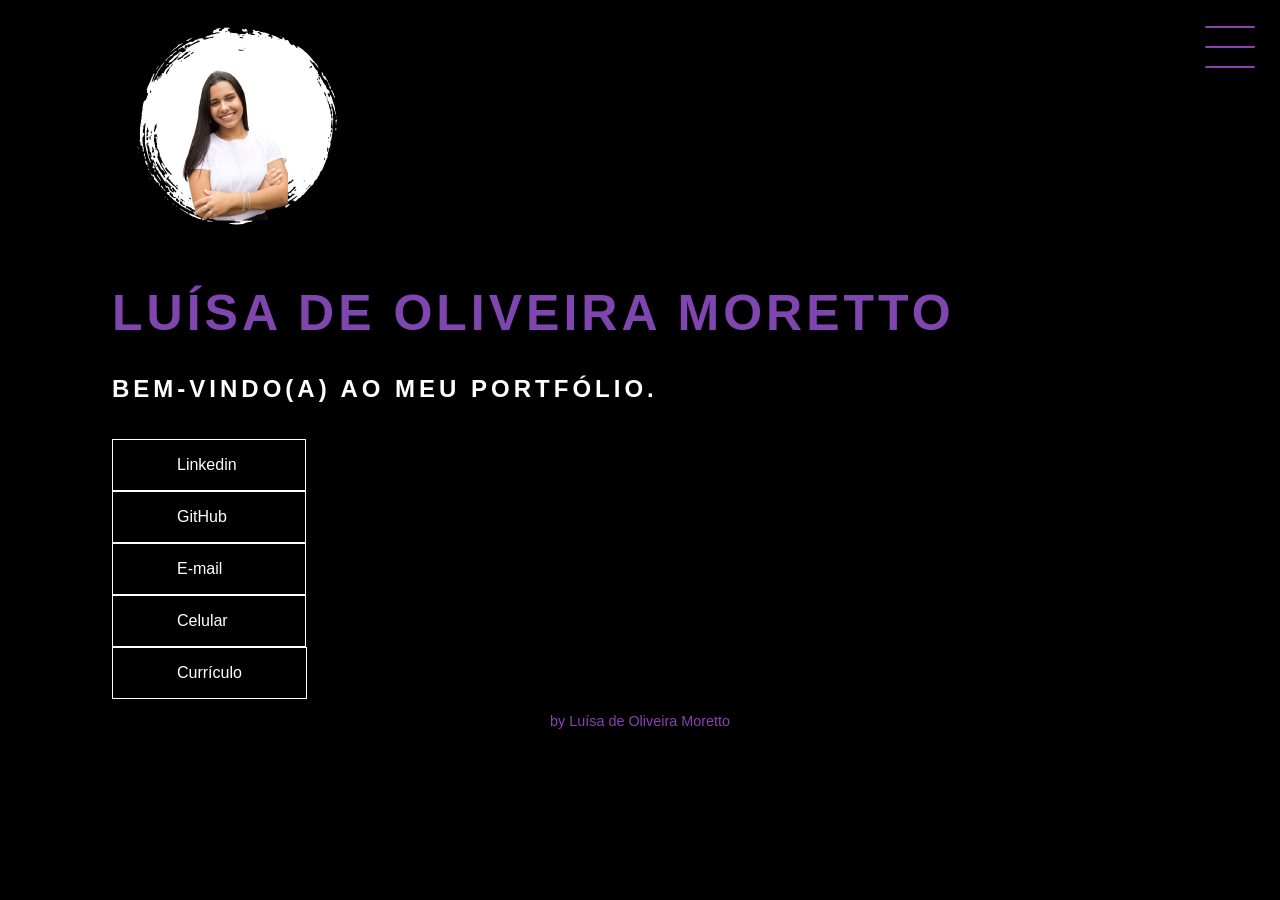
==== index.html @ c5286a22 "site" ====
<!DOCTYPE html>
<html lang="pt-br">
  <head>
    <title>Portfólio</title>
    <meta charset="utf-8">
    <link href="style.css" rel="stylesheet">
  </head>
  <body>



<header class="header-container"> 

<img class="capa" src="./img/eu.png" alt="eu.png">
<div class="header">
<div class="checkbox-container">
<div class="checkbox-wrapper">
<input type="checkbox" id="toggle">
<label for="toggle" class="checkbox">

    <div class="trace"></div>
    <div class="trace"></div>
    <div class="trace"></div>

</label>

<div class="menu"></div>
<nav class="menu-items">
<ul>
    <li>
<a class="h" href="./index.html">Menu</a>
    </li>

    <li>
        <a class="h" href="./sobre.html">Sobre</a>
    </li>
    <li>
        <a class="h" href="./projetos.html">Projetos</a>

    </li>

</ul>
</nav>

</div>
</div>
</div>

<div class="headertitulo">
    <h1> Luísa de Oliveira Moretto </h1> 
    <h2> Bem-vindo(a) ao meu portfólio. </h2>
</div>

<div class="social-midia"></div>
    <a href="https://www.linkedin.com/in/luisaollveira/" class="linksocial" >Linkedin</a>
    <a href="https://github.com/luisaollveira" class="linksocial" >GitHub</a>
    <a href="mailto:luisaoliveiramoretto@hotmail.com" class="linksocial" >E-mail</a>
    <a href="https://wa.me/5554999553187" class="linksocial" >Celular</a>
    <a href="https://drive.google.com/file/d/1Eej-apcS2RkxP47wNmOSwmZ7vaF4gGJ2/view?usp=share_link" class="linksocial" >Currículo</a>

</div>

</header>

<p class="pp">
    by Luísa de Oliveira Moretto
</p>













</body>
</html>
---- style.css ----
@media only screen and (max-device-width: 900px) {
    /* .menu { width:100%; } */
    }
    @media only screen and (max-device-width: 900px) {
        /* .menu { width:600px; } */
        }
        @media only screen and (max-device-width: 700px) {
            /* .menu { width:400px; } */
            }

@import url('https://fonts.googleapis.com/css2?family=Playfair+Display&display=swap');

html{
    height: auto;
}
body {
height: 100%;
margin: 0%;
font-family: sans-serif;
color: white(253, 253, 253);
background-color: black;
}

.header-container {
    height: auto;
    width: auto;
    background-color: rgb(0, 0, 0);
    background-repeat:no-repeat ;
    background-position: right;
    background-size:contain ;
    display: flex;
    flex-direction: column;
    justify-content: center;
    align-items: flex-start;
    box-sizing: border-box;
    padding: 0 112px;
    position: relative;
}

h1{
    font-size: 50px;
    text-transform: uppercase;
    letter-spacing: 4px;
    color:  rgb(128, 70, 175);
}
h2{
    text-transform: uppercase;
    letter-spacing: 4px;
    color:white;
}

.social-midia {
margin-top: 1rem;
display: inline;

}
.linksocial {
    text-decoration: none;
    color: white;
    padding: 1rem 4rem;
    border: 1px solid white;
    min-width: 4rem;
    display: inline;
    align-items: center;
    justify-content: flex-start;
    transition: .5s ease-in-out;

}
.linksocial:hover{
    color:  rgb(137, 65, 179);
}

.h a:hover{
    color: rgb(137, 65, 179);

}
a{ 
    color: white;
    text-decoration: none;
    display: inline;

}
.checkbox-container{
    display: flex;
justify-content: center;
align-items: center;


}
.checkbox{
height: 100px;
width: 100px;
position: absolute;
right: 0;
top: 0%;
display: flex;
justify-content: center;
cursor: pointer;
z-index: 9999;
transition: 400ms ease-in-out 0s;
}

.checkbox .trace{
    width: 50px;
    height: 2px;
    background-color:rgb(137, 65, 179);
position: absolute;
border-radius: 4px;
transition: 0.5s ease-in-out;


}

.checkbox .trace:nth-child(1){
    top: 26px;
    transform: rotate(0);
}
.checkbox .trace:nth-child(2){
    top: 46px;
    transform: rotate(0);
}
.checkbox .trace:nth-child(3){
    top: 66px;
    transform: rotate(0);
}

#toggle{
    display: none;
}

.menu {
position: absolute;
top: 28px;
right: 30px;
background-color: transparent;
height: 4px;
width: 40px;
border-radius: 50px;
box-shadow: 0px 0px 0px 0px black ;
z-index: -1;
transition: 400ms ease-in-out 0;
}

.menu-items{ 
    position: absolute;
    top: 0;
    left: 0;
width: 100;
height: 100vh;
display: flex;
justify-content: center;
align-items: center;
z-index: 2 ;
opacity: 0;
visibility: hidden;
transition: 400ms ease-in-out 0;
}

.menu-items ul {
    list-style-type: none;

}

.menu-items ul li a {
margin: 10px 0;
color: rgb(137, 65, 179);
text-decoration: none;
text-transform: uppercase;
letter-spacing: 4px;
font-size: 40px;
align-items: center;

}

#toggle:checked + .checkbox .trace:nth-child(1){
    transform: rotate(45deg);
    top: 47px;
}

#toggle:checked + .checkbox .trace:nth-child(2){
    transform: translate(-100px);
    width: 30px;
    visibility: hidden;
    opacity: 0;
}
#toggle:checked + .checkbox .trace:nth-child(3){
    transform: rotate(-45deg);
    top: 48px;
    
}

#toggle:checked +.checkbox{
    background-color: black ;
}
#toggle:checked ~ .menu{
box-shadow: 0px 0px 0px 100vmax black;
z-index: 1;
}

#toggle:checked ~.menu-items{
    visibility: visible;
    opacity:1;

}

.container {
    
    height: 50%;
    width: 90%;
    display: block;
    flex-direction: column;
    justify-content: space-evenly;
    margin: 3rem 0;

}

.card-container {
    display:-moz-inline-box;
    justify-content: space-between;
    align-items: center;
    width: 90%;
}

.card{
width: 500px;
height: 3500%;
border-radius: 30%;
margin: 3rem 3 3 3;
display: flex;
align-items: center;
justify-content: space-around;
background-color:  rgb(137, 65, 179) ;
background-position: center;
background-size:cover ;
background-repeat: no-repeat;
color: black;
filter: grayscale(0.5);
cursor: pointer;
margin-top: 40px;
transition: 0.5s ease-in-out;
margin-left: 30px
}

.card-text {
width: 70%;
letter-spacing: 1px;
color: white;
text-align: center;
vertical-align: right;


}

.card-wrapper{
text-align: center;
display: inline;
flex-direction: column;
justify-content: center;
align-items: center;
position: relative;
}

.card-wrapper::before{
content: '';
position:
height: auto;
width: 100px;
border-radius: 500%;
display: flex;
border: 1px solid black;
opacity: 0;
transition: 0.5s ease-in-out;
}

.card-wrapper a{
font-size: 30px;
text-transform: uppercase;
letter-spacing: 4px;
margin: 0;
transition: 0.5s ease-in-out;
text-align: center;

}
    
.card-wrapper p {
    opacity:0 ;
    visibility: visible;
    font-size: 0;
    font-weight: bold;
    text-transform: uppercase;
    transition: 0.5s ease-in-out;
}

.card:hover{
    filter:unset ;
}


.card:hover > .card-wrapper p { 
opacity: 2;
visibility: visible;
font-size: 14px;
}

.footer{
width: 100%;
height: 100px;
background-color: black;
color: rgb(137, 65, 179) ;
display: flex;
align-items: center;
justify-content: center;
position: absolute;
bottom: 0;
left: 0;
}

.apresent{
    
        letter-spacing: 4px;
        color:black;
        font-size: 20px;
letter-spacing: 2px;
margin: 0;
text-align: center;   
margin-top: 1%;
}
#f{
    background-color: black;
    align-items: center;
    color:  rgb(137, 65, 179);
}

.p1{
    color: white;
    align-items: center;
    font-size: 80%;
    letter-spacing: 3px;
    font-weight: bold;
    font-family: sans-serif;
    text-align: justify;
}

.ps{
    color: white;
}
.h:hover{
    font-size: 40px;
    color: white;
}

.capa{
    width: 250px;
    height: 250px;
    border-radius: 70%;  }

    .pp{
        color: rgb(137, 65, 179);
        align-items: center;
        justify-content: center;
        display: flex;
        font-size: 90%;
    }
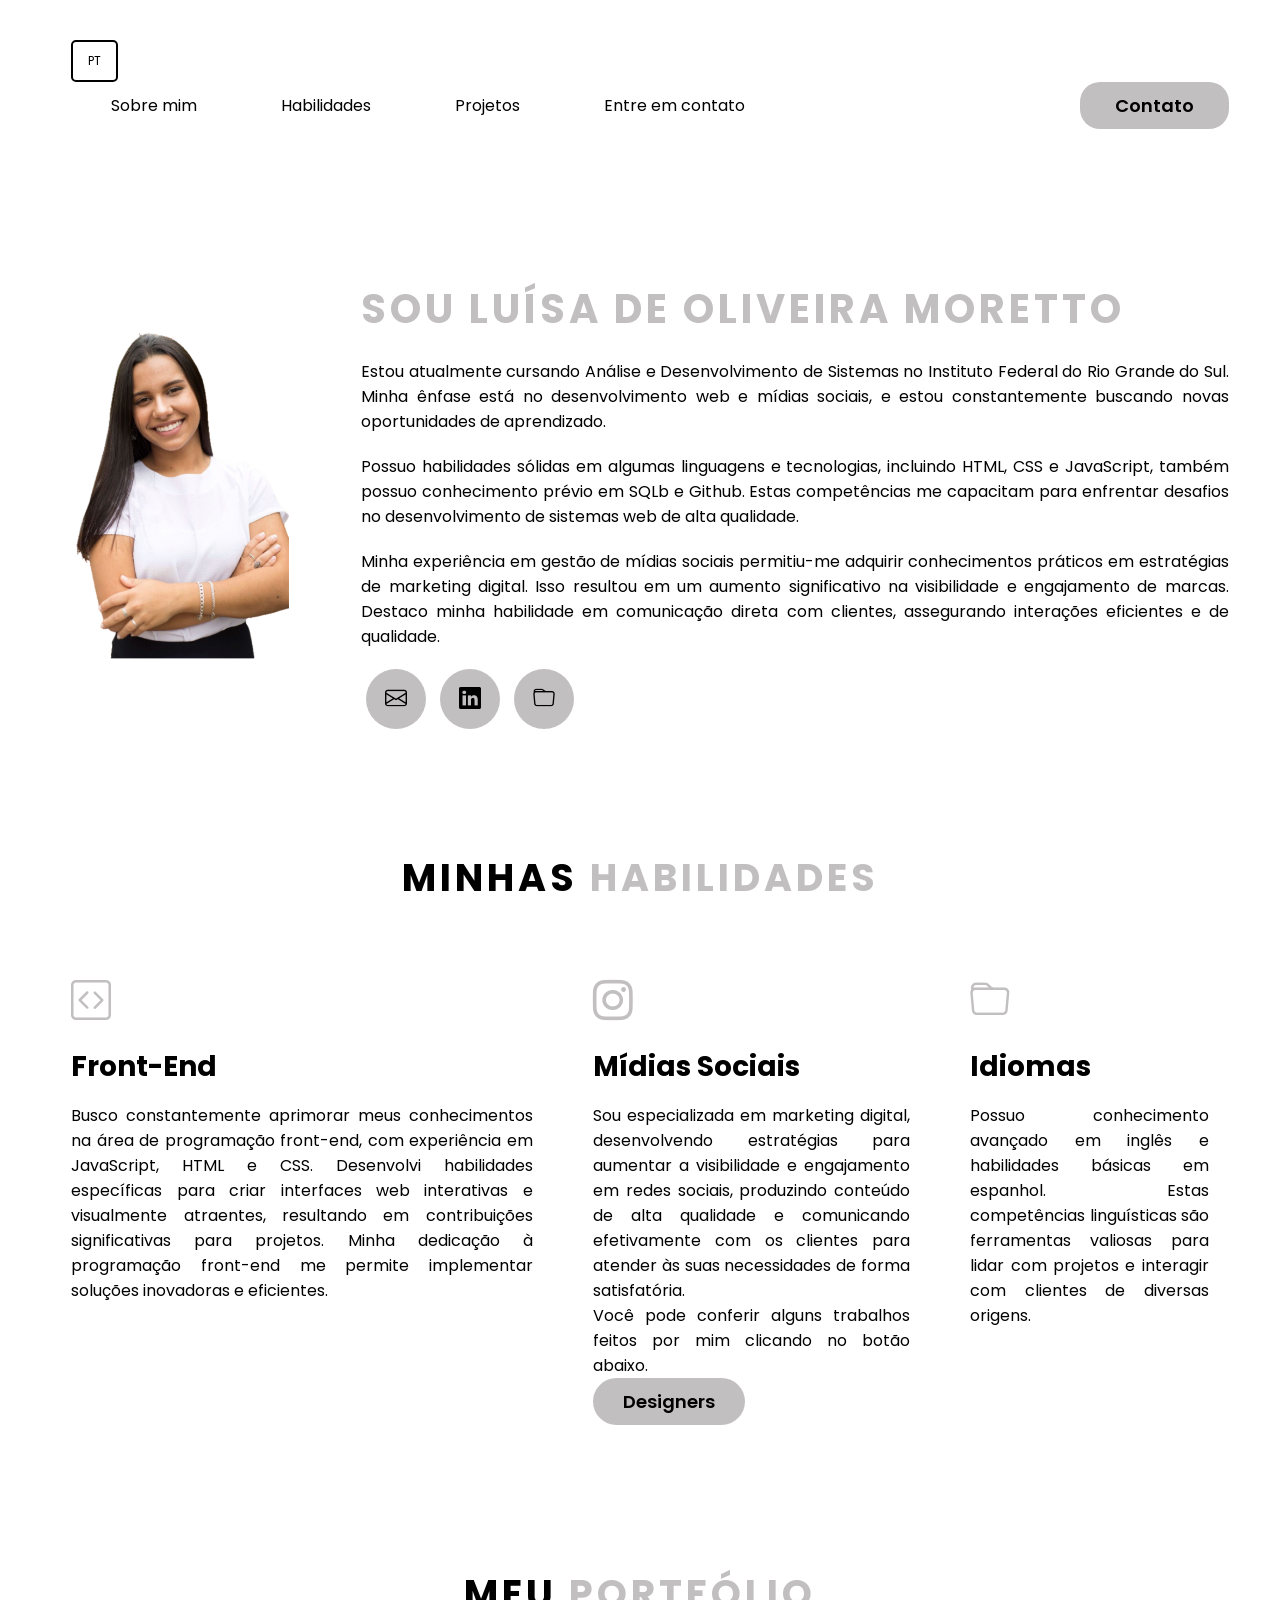
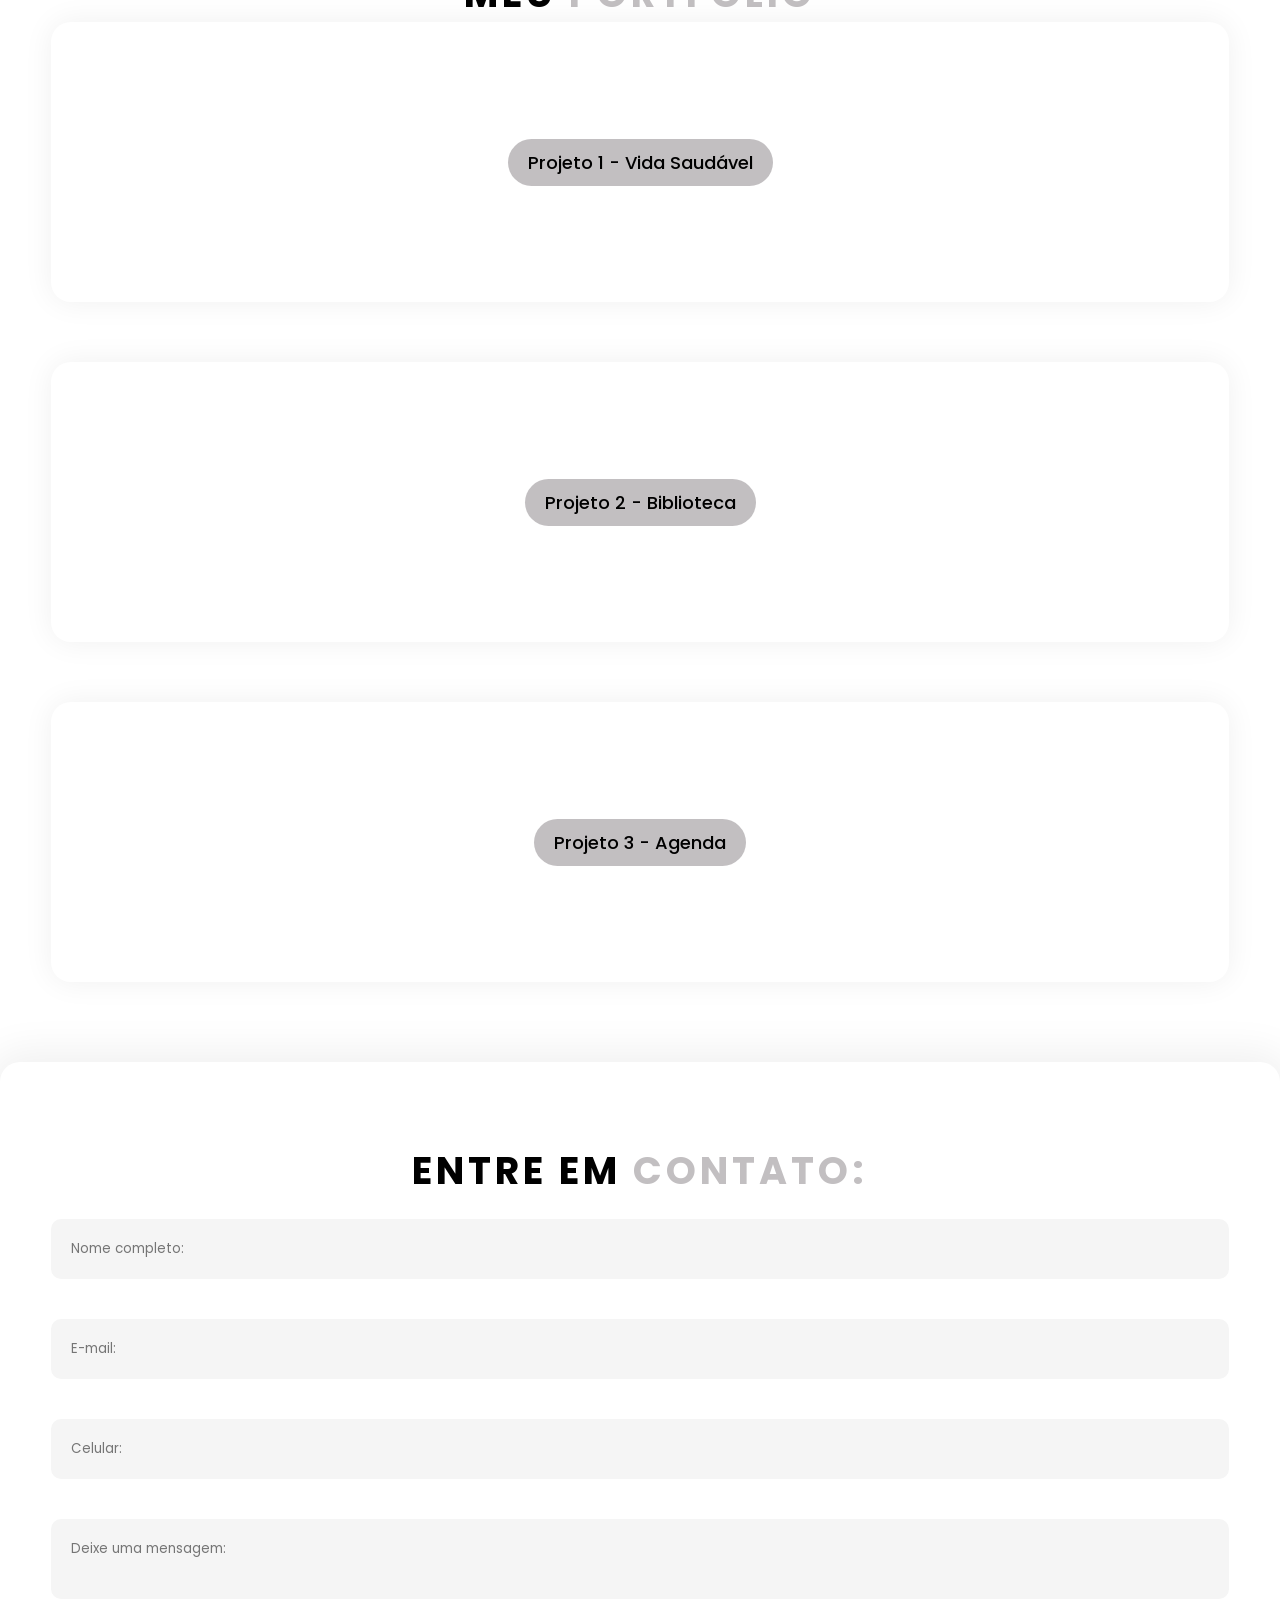
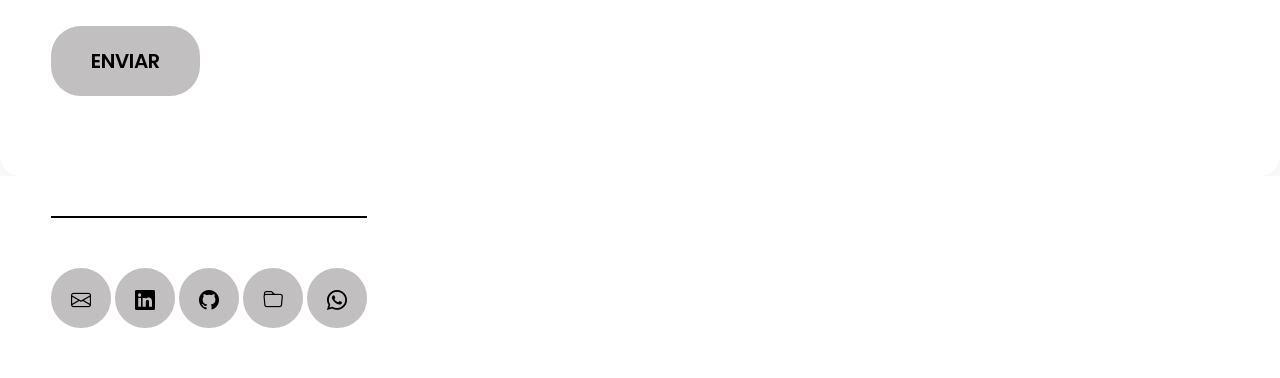
==== commit fffb8654: "portfolio" ====
--- a/index.html
+++ b/index.html
@@ -1,82 +1,729 @@
 <!DOCTYPE html>
 <html lang="pt-br">
-  <head>
-    <title>Portfólio</title>
-    <meta charset="utf-8">
-    <link href="style.css" rel="stylesheet">
-  </head>
-  <body>
-
-
-
-<header class="header-container"> 
-
-<img class="capa" src="./img/eu.png" alt="eu.png">
-<div class="header">
-<div class="checkbox-container">
-<div class="checkbox-wrapper">
-<input type="checkbox" id="toggle">
-<label for="toggle" class="checkbox">
-
-    <div class="trace"></div>
-    <div class="trace"></div>
-    <div class="trace"></div>
-
-</label>
-
-<div class="menu"></div>
-<nav class="menu-items">
-<ul>
-    <li>
-<a class="h" href="./index.html">Menu</a>
-    </li>
-
-    <li>
-        <a class="h" href="./sobre.html">Sobre</a>
-    </li>
-    <li>
-        <a class="h" href="./projetos.html">Projetos</a>
-
-    </li>
-
-</ul>
-</nav>
-
-</div>
-</div>
-</div>
-
-<div class="headertitulo">
-    <h1> Luísa de Oliveira Moretto </h1> 
-    <h2> Bem-vindo(a) ao meu portfólio. </h2>
-</div>
-
-<div class="social-midia"></div>
-    <a href="https://www.linkedin.com/in/luisaollveira/" class="linksocial" >Linkedin</a>
-    <a href="https://github.com/luisaollveira" class="linksocial" >GitHub</a>
-    <a href="mailto:luisaoliveiramoretto@hotmail.com" class="linksocial" >E-mail</a>
-    <a href="https://wa.me/5554999553187" class="linksocial" >Celular</a>
-    <a href="https://drive.google.com/file/d/1Eej-apcS2RkxP47wNmOSwmZ7vaF4gGJ2/view?usp=share_link" class="linksocial" >Currículo</a>
-
-</div>
-
-</header>
-
-<p class="pp">
-    by Luísa de Oliveira Moretto
-</p>
-
-
-
-
-
-
-
-
-
-
-
-
-
+
+<head>
+    <meta charset="UTF-8">
+    <meta name="viewport" content="width=device-width, initial-scale=1.0">
+    <!-- GOOGLE FONTS -->
+    <link rel="preconnect" href="https://fonts.googleapis.com">
+    <link rel="preconnect" href="https://fonts.gstatic.com" crossorigin>
+    <link href="https://fonts.googleapis.com/css2?family=Poppins:ital,wght@0,100;0,200;0,300;0,400;0,500;0,600;0,700;0,800;0,900;1,100;1,200;1,300;1,400;1,500;1,600;1,700;1,800;1,900&display=swap" rel="stylesheet">
+    <!-- FIM GOOGLE FONTES -->
+    <!-- BOOTSTRAP ICONS -->
+    <link rel="stylesheet" href="https://cdn.jsdelivr.net/npm/bootstrap-icons@1.10.5/font/bootstrap-icons.css">
+    <!-- FIM BOOTSTRAP ICONS -->
+    <link rel="stylesheet" href="style.css">
+    <title>Luísa de Oliveira Moretto</title>
+    <script src="menu.js" defer></script>
+</head>
+
+<body>
+    <button id="voltar-ao-inicio">Voltar ao Início</button>
+
+    <header>
+        <div class="interface">
+            <a href="./indexenglish.html" id="btn-id">PT</a>
+            <!-- Restante do cabeçalho -->
+        </div>
+        
+        <div class="interface">
+
+            <nav class="menu-desktop">
+                <ul>
+                    <li><a href="#sobremim" class="scroll-link">Sobre mim</a></li>
+                    <li><a href="#habilidades" class="scroll-link">Habilidades</a></li>
+                    <li><a href="#meuportfolio" class="scroll-link">Projetos</a></li>
+                    <li><a href="#form" class="scroll-link">Entre em contato</a></li>
+                </ul>
+            </nav>
+            <script>
+                document.addEventListener("DOMContentLoaded", function () {
+                    var links = document.querySelectorAll('.scroll-link');
+                    for (var i = 0; i < links.length; i++) {
+                        links[i].addEventListener('click', scrollToSection);
+                    }
+
+                    function scrollToSection(event) {
+                        event.preventDefault();
+                        var targetId = this.getAttribute('href');
+                        var targetPosition = document.querySelector(targetId).offsetTop;
+
+                        window.scrollTo({
+                            top: targetPosition,
+                            behavior: 'smooth'
+                        });
+                    }
+                });
+            </script>
+
+            <div class="btn-contato">
+                <a href="https://wa.me/5554999553187">
+                    <button>Contato</button>
+                </a>
+            </div><!-- btn-contato -->
+
+            
+
+         
+            <div class="overlay-menu" id="overlay-menu"></div>
+        </div><!-- interface -->
+    </header>
+
+    <main>
+        <section id="sobremim">
+            <section class="sobre">
+                <div class="interface">
+                    <div class="flex">
+
+                        <img class="fotoluisa" src="./img/fotoluisa.png"></img>
+                        <div class="txt-sobre">
+                            <h2>MUITO PRAZER, <span>SOU LUÍSA DE OLIVEIRA MORETTO</span></h2> 
+                            <p>Estou atualmente cursando Análise e Desenvolvimento de Sistemas no Instituto Federal do Rio Grande do Sul. Minha ênfase está no desenvolvimento web e mídias sociais, e estou constantemente buscando novas oportunidades de aprendizado.
+                            </p>
+                            <p>Possuo habilidades sólidas em algumas linguagens e tecnologias, incluindo HTML, CSS e JavaScript, também possuo conhecimento prévio em SQLb e Github. Estas competências me capacitam para enfrentar desafios no desenvolvimento de sistemas web de alta qualidade.
+                            </p>
+                            <p>
+                                Minha experiência em gestão de mídias sociais permitiu-me adquirir conhecimentos práticos em estratégias de marketing digital. Isso resultou em um aumento significativo na visibilidade e engajamento de marcas. Destaco minha habilidade em comunicação direta com clientes, assegurando interações eficientes e de qualidade.
+
+                            </p>
+                            
+                            <div class="btn-social">
+
+                                <a href="mailto:luisadeoliveiramoretto@gmail.com"><button><i class="bi bi-envelope"></i></button></a>
+                                <a href="https://linkedin.com/in/luisaollveira"><button><i class="bi bi-linkedin"></i></button></a>
+                                <a href="https://drive.google.com/file/d/1R5mDBnxalLM3IqDvc9p33phFCvG0KXGV/view"><button><i class="bi bi-folder"></i></button></a>
+                            </div><!-- btn-social -->
+                        </div><!-- txt-sobre -->
+                    </div><!-- flex -->
+                </div><!-- interface -->
+            </section><!-- sobre -->
+        </section> <!-- sobremim -->
+
+
+        <section id="habilidades">
+            <section class="especiliadades">
+                <div class="interface">
+                    <h2 class="titulo">MINHAS <span>HABILIDADES</span></h2>
+                    <div class="flex">
+                        <div class="especialidades-box">
+                            <i class="bi bi-code-square"></i>
+                            <h3>Front-End</h3>
+                            <p>Busco constantemente aprimorar meus conhecimentos na área de programação front-end, com experiência em JavaScript, HTML e CSS. Desenvolvi habilidades específicas para criar interfaces web interativas e visualmente atraentes, resultando em contribuições significativas para projetos. Minha dedicação à programação front-end me permite implementar soluções inovadoras e eficientes.</p>
+                        </div><!-- especialidades-box -->
+
+                        <div class="especialidades-box">
+                            <i class="bi bi-instagram"></i>
+                            <h3>Mídias Sociais</h3>
+                            <p>Sou especializada em marketing digital, desenvolvendo estratégias para aumentar a visibilidade e engajamento em redes sociais, produzindo conteúdo de alta qualidade e comunicando efetivamente com os clientes para atender às suas necessidades de forma satisfatória.
+                            </p>  
+                               <P>Você pode conferir alguns trabalhos feitos por mim clicando no botão abaixo.</P>
+                           <div class="btn-contato2">
+                            <a href="https://www.behance.net/luisaollveira"> 
+                            <button>Designers</button></a>
+                                    
+            </div><!-- btn-contato -->
+                        </div><!-- especialidades-box -->
+
+                        <div class="especialidades-box">
+                            <i class="bi bi-folder"></i>
+                            <h3>Idiomas</h3>
+                            <p>Possuo conhecimento avançado em inglês e habilidades básicas em espanhol. Estas competências linguísticas são ferramentas valiosas para lidar com projetos e interagir com clientes de diversas origens.</p>
+                        </div><!-- especialidades-box -->
+                    </div><!-- flex -->
+                </div><!-- interface -->
+            </section><!-- especiliadades -->
+        </section>
+
+        <section id="meuportfolio">
+            <section class="portfolio">
+                <div class="interface">
+                    <h2 class="titulo">MEU <span>PORTFÓLIO</span></h2>
+                    <div class="flex">
+                        <div class="img-port" style="background-image: url(images/imagem.jpg);">
+                            <div class="overlay"><a href="https://luisaollveira.github.io/Vida-Saudavel/index.html">Projeto 1 - Vida Saudável</a></div>
+                        </div>
+                        <div class="img-port" style="background-image: url(images/imagem.jpg);">
+                            <div class="overlay"><a href="https://lighthearted-pixie-aaf354.netlify.app/">Projeto 2 - Biblioteca</a></div>
+                        </div>
+                        <div class="img-port" style="background-image: url(images/imagem.jpg);">
+                            <div class="overlay"><a href="https://main--chimerical-piroshki-c369c8.netlify.app/#/">Projeto 3 - Agenda</a></div>
+                        </div>
+                    </div><!-- flex -->
+                </div><!-- interface -->
+            </section><!-- portfolio -->
+        </section>
+
+        <section id="form">
+            <section class="formulario">
+                <div class="interface">
+                    <h2 class="titulo">ENTRE EM <span>CONTATO:</span></h2>
+        
+                    <form action="https://formspree.io/f/mqkrbwdl" method="POST">
+                        <input type="text" name="nome" placeholder="Nome completo:" required>
+                        <input type="email" name="_replyto" placeholder="E-mail:" pattern="[a-z0-9._%+-]+@[a-z0-9.-]+\.[a-z]{2,}$" required> <!-- Adicionado pattern para validar o formato do email -->
+                        <input type="text" name="celular" placeholder="Celular:" required> 
+                        <textarea name="mensagem" placeholder="Deixe uma mensagem:" required></textarea>
+                        <div class="btn-enviar"><input type="submit" value="ENVIAR"></div>
+                    </form>
+                </div><!-- interface -->
+            </section><!-- formulario -->
+        </section>
+                
+
+    </main>
+
+    <footer>
+        <div class="interface">
+            <div class="line-footer">
+                <div class="flex">
+                    <div class="btn-social">
+
+                        <a href="mailto:luisadeoliveiramoretto@gmail.com"><button><i class="bi bi-envelope"></i></button></a>
+                        <a href="https://linkedin.com/in/luisaollveira"><button><i class="bi bi-linkedin"></i></button></a>
+                        <a href="https://github.com/luisaollveira"><button><i class="bi bi-github"></i></button></a>
+                        <a href="https://drive.google.com/file/d/1R5mDBnxalLM3IqDvc9p33phFCvG0KXGV/view"><button><i class="bi bi-folder"></i></button></a>
+                        <a href="https://wa.me/5554999553187"><button><i class="bi bi-whatsapp"></i></button></a>
+                        
+                    </div>
+                </div>
+            </div>
+
+
+    </footer>
+    <script src="https://code.jquery.com/jquery-3.6.4.min.js"></script>
+    <script src="scripts.js"></script>
 </body>
-</html>+
+
+<script>
+    document.addEventListener("DOMContentLoaded", function () {
+        var botaoVoltar = document.getElementById('voltar-ao-inicio');
+
+        window.addEventListener('scroll', function () {
+            if (window.scrollY > 200) { // Se o usuário rolou mais de 200 pixels para baixo
+                botaoVoltar.style.display = 'block';
+            } else {
+                botaoVoltar.style.display = 'none';
+            }
+        });
+
+        botaoVoltar.addEventListener('click', function () {
+            window.scrollTo({
+                top: 0,
+                behavior: 'smooth'
+            });
+        });
+    });
+
+</script>
+
+<style type="text/css">
+
+/* Media query para dispositivos móveis */
+/* Media query para dispositivos móveis */
+/* Media query para dispositivos móveis */
+/* Media query para dispositivos móveis */
+@media only screen and (max-width: 768px) {
+
+
+    .btn-social{
+        color: #000;
+    }
+
+    .btn-contato2{
+        color: #000;
+    }
+/* Ocultando o menu desktop */
+nav.menu-desktop {
+    display: none;
+}
+
+.flex {
+    flex-direction: column;
+}
+
+/* Ajustar a largura dos elementos para ocupar toda a largura disponível */
+.txt-sobre,
+.especialidades {
+    width: 100%;
+}
+
+.txt-sobre{
+    margin-top: 0%;
+}
+/* Resetando a largura das especialidades para ocupar 100% da largura */
+.especialidades-box {
+    width: 100%; 
+}
+
+/* Resetando a largura das imagens do portfólio para ocupar 100% da largura */
+.img-port {
+    width: 100%; 
+}
+
+/* Resetando a largura do formulário para ocupar 100% da largura */
+section.formulario {
+    width: 100%; 
+}
+
+/* Resetando a largura do cabeçalho para ocupar 100% da largura */
+header {
+    width: 100%; 
+}
+
+/* Resetando a largura dos itens do menu para ocupar 100% da largura */
+nav.menu-desktop ul li {
+    width: 100%; 
+    text-align: center; /* Centraliza os itens do menu */
+}
+
+
+
+/* Ocultando a imagem da Luísa */
+.fotoluisa {
+    display: none;
+}
+
+/* Estilo do menu-desktop para dispositivos móveis */
+.menu-desktop ul {
+    padding: 0; /* Remove o espaçamento interno */
+}
+
+.menu-desktop ul li {
+    display: block; /* Exibe cada item da lista em bloco */
+    margin-bottom: 10px; /* Adiciona um espaçamento entre os itens */
+}
+
+.btn-contato{
+    display: none;
+}
+}
+
+
+
+
+
+
+    #btn-id {
+        color: #000000;
+        text-decoration: none;
+        padding: 10px 15px;
+        font-size: 12px;
+        border: 2px solid #000000;
+        border-radius: 5px;
+        transition: all 0.3s ease;
+        margin-right: 90px;
+    }
+
+    #btn-id:hover {
+        background-color: #000000;
+        color: #ffffff;
+    }
+
+    #voltar-ao-inicio {
+        display: none;
+        position: fixed;
+        bottom: 20px;
+        right: 20px;
+        z-index: 999;
+        background-color: #c2bfc1;
+        color: #000;
+        padding: 10px 20px;
+        font-size: 16px;
+        border: none;
+        border-radius: 20px;
+        cursor: pointer;
+    }
+
+    #voltar-ao-inicio:hover {
+        background-color: #c2bfc1;
+    }
+
+    /* ESTILO GERAL */
+    * {
+        margin: 0;
+        padding: 0;
+        box-sizing: border-box;
+        font-family: 'Poppins', sans-serif;
+    }
+
+    body {
+        background-color: #ffffff;
+        height: 100vh;
+    }
+
+    .flex {
+        display: flex;
+    }
+    .fotoluisa{
+       padding:0px;
+       width: 250px;
+    }
+    .btn-contato button {
+        padding: 10px 35px;
+        font-size: 18px;
+        font-weight: 600;
+        background-color: #c2bfc1;
+        border: 0;
+        border-radius: 20px;
+        cursor: pointer;
+        transition: .2s;
+    }
+
+    .btn-contato2 button {
+        padding: 10px 30px;
+        font-size: 18px;
+        font-weight: 600;
+        background-color: #c2bfc1;
+        border: 0;
+        border-radius: 30px;
+        cursor: pointer;
+        transition: .2s;
+    }
+    h2.titulo {
+        color: #000000;
+        font-size: 38px;
+        text-align: center;
+    }
+
+    h2.titulo span {
+        color: #c2bfc1;
+    }
+
+    button:hover,
+    form .btn-enviar input:hover {
+        box-shadow: 0px 0px 8px #c2bfc1;
+        transform: scale(1.05);
+    }
+
+    /* ESTILO DO CABEÇALHO */
+    header {
+        padding: 40px 4%;
+    }
+
+    header>.interface {
+        display: flex;
+        align-items: center;
+        justify-content: space-between;
+        margin-left: 20px;
+    }
+
+    header a {
+        color: #000000;
+        text-decoration: none;
+        display: inline-block;
+        transition: .2s;
+    }
+
+    header nav.menu-desktop a:hover {
+        color: #000000;
+        transform: scale(1.05);
+    }
+
+    header nav ul {
+        list-style-type: none;
+    }
+
+    header nav.menu-desktop ul li {
+        display: inline-block;
+        padding: 0 40px;
+    }
+
+    /* ESTILO DO MENU MOBILE */
+    .btn-abrir-menu i {
+        color: #c2bfc1;
+        font-size: 40px;
+    }
+    .overlay-menu {
+        background-color: #000000df;
+        width: 100%;
+        height: 100%;
+        position: fixed;
+        top: 0;
+        left: 0;
+        
+        display: none;
+    }
+
+    a {
+        text-decoration: none;
+        color: #000000;
+    }
+
+    /* ESTILO DO TOPO DO SITE */
+    section.topo-do-site {
+        padding: 40px 4%;
+    }
+
+    section.topo-do-site .flex {
+        align-items: center;
+        justify-content: center;
+        gap: 90px;
+    }
+
+    .topo-do-site h1 {
+        color: #000000;
+        font-size: 42px;
+        line-height: 40px;
+    }
+
+    .topo-do-site .txt-topo-site h1 span {
+        color: #c2bfc1;
+    }
+
+    .topo-do-site .txt-topo-site p {
+        color: #000000;
+        margin: 40px 0;
+    }
+
+    .topo-do-site .img-topo-site img {
+        position: relative;
+        animation: flutuar 2s ease-in-out infinite alternate;
+    }
+
+    @keyframes flutuar {
+        0% {
+            top: 0;
+        }
+
+        100% {
+            top: 30px;
+        }
+    }
+
+        /* ESTILO DAS ESPECIALIDADES */
+        section.especiliadades {
+        padding: 40px 4%;
+    }
+
+    section.especiliadades .flex {
+        gap: 20px;
+    }
+
+    .especiliadades .especialidades-box {
+        color: #000000;
+        padding: 20px;
+        border-radius: 20px;
+        margin-top: 45px;
+        transition: .2s;
+        text-align: justify;
+    }
+
+    .especiliadades .especialidades-box i {
+        font-size: 40px;
+        color: #c2bfc1;
+    }
+
+    .especiliadades .especialidades-box h3 {
+        font-size: 28px;
+        margin: 15px 0;
+    }
+
+    /* ESTILO DO SOBRE */
+    section.sobre {
+        padding: 80px 4%;
+    }
+
+    section.sobre .flex {
+        align-items: center;
+        gap: 60px;
+    }
+
+    .sobre .txt-sobre {
+        color: #000000;
+    }
+
+    .sobre .txt-sobre h2 {
+        font-size: 40px;
+        line-height: 40px;
+        margin-bottom: 30px;
+    }
+
+    .sobre .txt-sobre h2 span {
+        color:#c2bfc1;
+        display: block;
+    }
+
+    .sobre .txt-sobre p {
+        margin: 20px 0;
+        text-align: justify;
+    }
+
+    .btn-social button {
+        width: 60px;
+        height: 60px;
+        border-radius: 50%;
+        border: none;
+        background-color:#c2bfc1;
+        font-size: 22px;
+        cursor: pointer;
+        margin: 0 5px;
+        transition: .2s;
+        border-left: 100px;
+    }
+
+    /* ESTILO DO PORTFÓLIO */
+    section.portfolio {
+        padding: 80px 4%;
+        box-shadow: 0 0 40px 10px #fffdfd10;
+        border-radius: 20px;
+        color: #000;
+    }
+
+    section.portfolio .flex {
+        gap: 60px;
+    }
+
+    .portfolio .flex .img-port {
+        height: 280px;
+        width: 33.333333%;
+        background-size: cover;
+        background-position: center;
+        position: relative;
+        overflow: hidden;
+        border-radius: 20px;
+        box-shadow: 0 0 30px 0 #00000010;
+    }
+
+    .portfolio .flex .img-port:hover {
+        box-shadow: 0 0 30px 0 #00000020;
+    }
+
+    .portfolio .flex .img-port .overlay {
+        position: absolute;
+        top: 0;
+        left: 0;
+        width: 100%;
+        height: 100%;
+        display: flex;
+        align-items: center;
+        justify-content: center;
+        text-align: center;
+        opacity: 0;
+        transition: .3s;
+        color: #000000df;
+    }
+
+    .portfolio .flex .img-port .overlay {
+        opacity: 1;
+    }
+
+    .portfolio .flex .img-port .overlay a {
+        background-color: #c2bfc1;
+        padding: 10px 20px;
+        border-radius: 30px;
+        font-weight: 500;
+        color: #000000;
+        font-size: 18px;
+        transition: .2s;
+    }
+
+    .portfolio .flex .img-port .overlay a:hover {
+        box-shadow: 0px 0px 8px#c2bfc1;
+        transform: scale(1.05);
+    }
+
+    /* ESTILO DO FORMULÁRIO */
+    section.formulario {
+        padding: 80px 4%;
+        box-shadow: 0 0 40px 10px #00000010;
+        border-radius: 20px;
+    }
+
+    section.formulario input[type="text"],
+    section.formulario input[type="email"],
+    section.formulario textarea {
+        width: 100%;
+        padding: 20px;
+        margin: 20px 0;
+        border: none;
+        background-color: #f5f5f5;
+        border-radius: 10px;
+        resize: none;
+        transition: .2s;
+    }
+
+    section.formulario input[type="text"]:focus,
+    section.formulario input[type="email"]:focus,
+    section.formulario textarea:focus {
+        outline: none;
+        box-shadow: 0 0 10px 0 #c2bfc1;
+    }
+
+    section.formulario .btn-enviar input {
+        padding: 20px 40px;
+        font-size: 20px;
+        font-weight: 600;
+        background-color: #c2bfc1;
+        border: none;
+        border-radius: 30px;
+        cursor: pointer;
+        transition: .2s;
+    }
+
+    section.formulario .btn-enviar input:hover {
+        box-shadow: 0px 0px 8px #c2bfc1;
+        transform: scale(1.05);
+    }
+
+    /* ESTILO DO RODAPÉ */
+    footer {
+        background-color: #ffffff;
+        
+        padding: 40px 4%;
+    }
+
+    footer .interface {
+        display: flex;
+        align-items: center;
+        justify-content: space-between;
+    }
+
+    footer .line-footer {
+        border-top: 2px solid ;
+        padding-top: 40px;
+    }
+
+    footer .line-footer .flex {
+        justify-content: center;
+    }
+
+    footer .line-footer .btn-social button {
+        background-color:#c2bfc1 ;
+        border: 2px solid ;
+        border-radius: 50%;
+        color: #000000;
+        padding: 15px;
+        font-size: 20px;
+        margin: 0 10px;
+        transition: .2s;
+        border-color: #c2bfc1;
+    }
+
+    
+
+    
+        
+
+        /* ESTILO DO RODAPÉ */
+        footer .line-footer {
+            flex-direction: column;
+            align-items: center;
+        }
+
+        footer .line-footer .btn-social button {
+            margin: 10px 0;
+        }
+
+        /* ESTILO DO PORTFÓLIO */
+        section.portfolio .flex {
+            flex-direction: column;
+        }
+
+        .portfolio .flex .img-port {
+            width: 100%;
+        }
+    }
+</style>
+
+</html>
